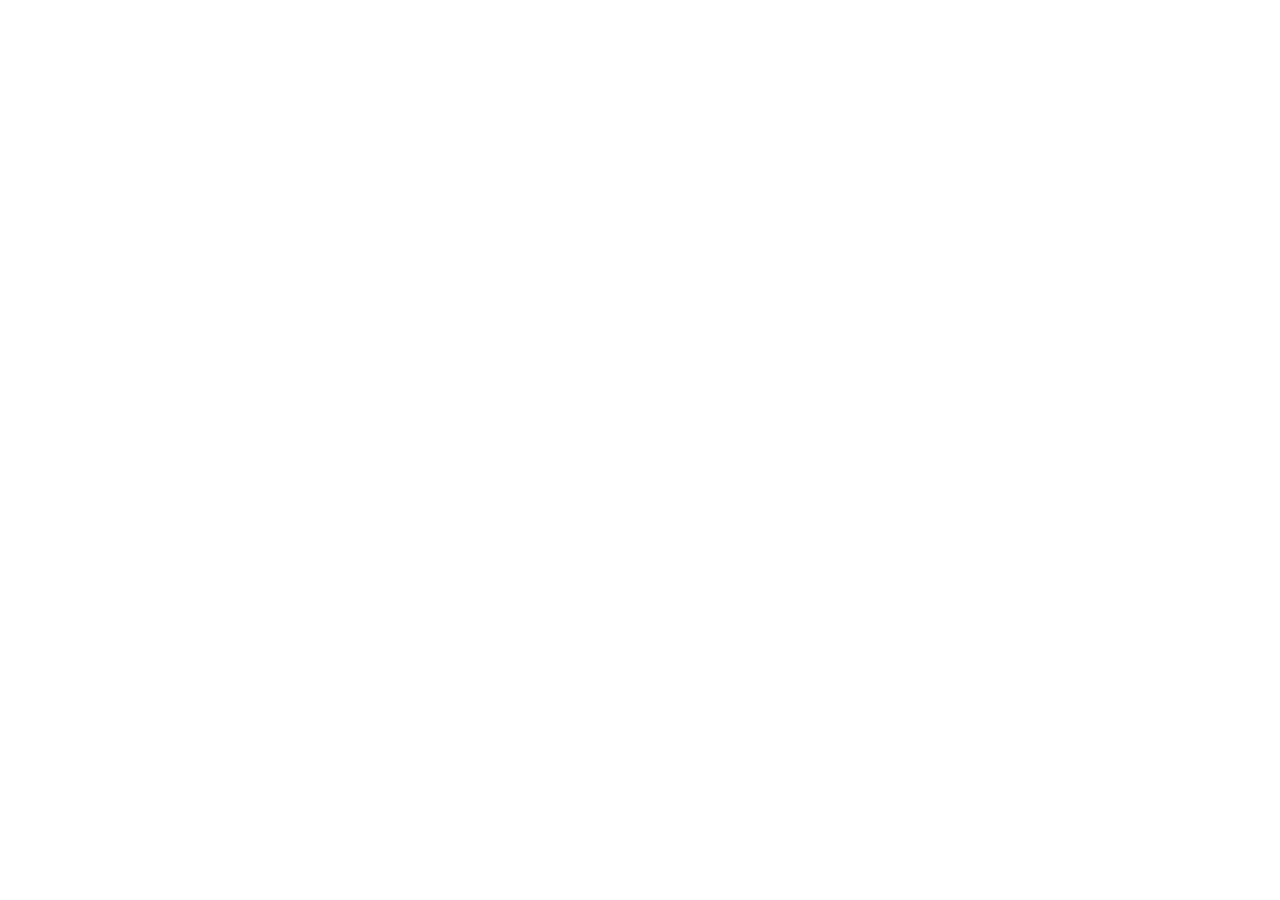
==== index.html @ 6be581d8 "Update index.html" ====
<!DOCTYPE html>
<html lang="en">
<head>
  <meta charset="UTF-8">
  <meta name="viewport" content="width=device-width, initial-scale=1.0">
  <title>Document Title</title>
</head>
<body>
  
</body>
</html>
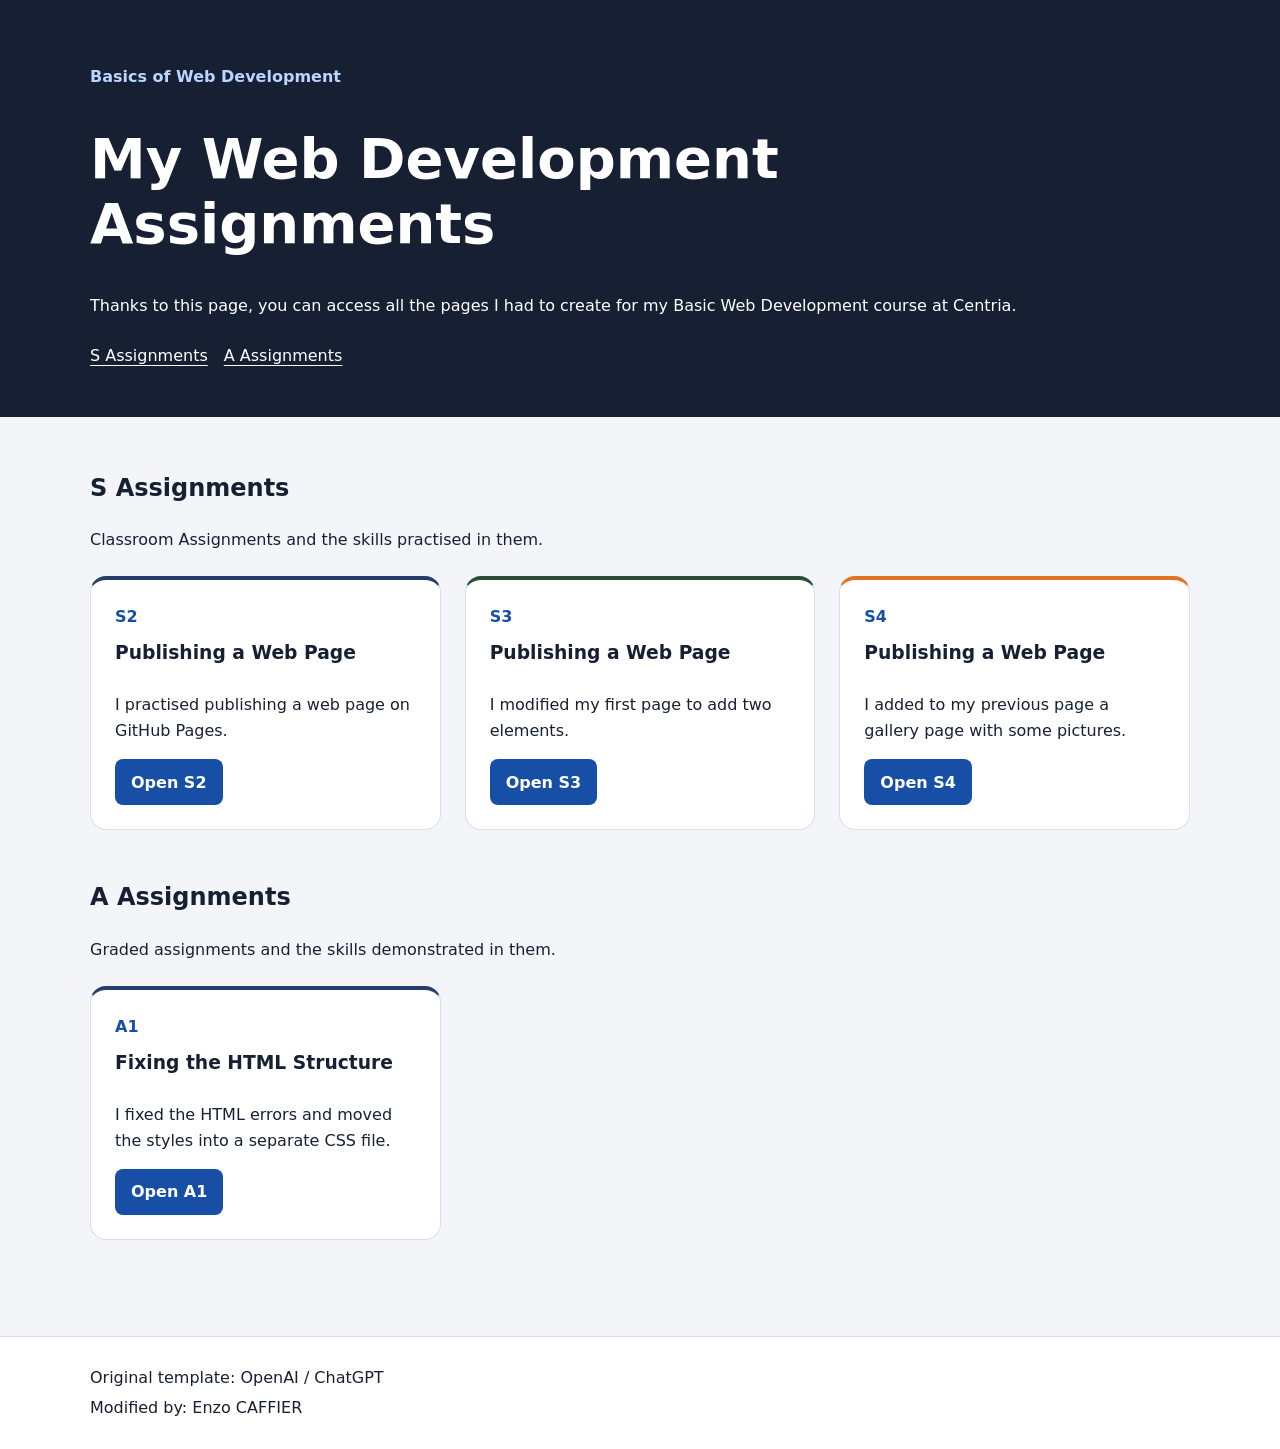
==== commit 8fc7251e: "s5" ====
--- a/index.html
+++ b/index.html
@@ -1,11 +1,84 @@
 <!DOCTYPE html>
 <html lang="en">
+
 <head>
   <meta charset="UTF-8">
   <meta name="viewport" content="width=device-width, initial-scale=1.0">
-  <title>Document Title</title>
+  <meta name="author" content="Enzo CAFFIER">
+  <title>Web Development Assignments – Enzo CAFFIER</title>
+  <link rel="stylesheet" href="style.css">
+  <link rel="icon" href="favicon.ico" type="image/x-icon">
 </head>
+
 <body>
-  
+  <header class="site-header">
+    <div class="container">
+      <p class="eyebrow">Basics of Web Development</p>
+      <h1>My Web Development Assignments</h1>
+      <p>
+        Thanks to this page, you can access all the pages I had to create for my Basic Web Development course at Centria.
+      </p>
+
+      <nav aria-label="Exercise sections">
+        <a href="#s-assignments">S Assignments</a>
+        <a href="#a-assignments">A Assignments</a>
+      </nav>
+    </div>
+  </header>
+
+  <main class="container">
+    <section id="s-assignments" aria-labelledby="s-header">
+      <h2 id="s-header">S Assignments</h2>
+      <p>Classroom Assignments and the skills practised in them.</p>
+
+      <div class="card-grid">
+        <!-- Add a card here for each S exercise you have completed. -->
+        <article class="card">
+          <p class="task-id">S2</p>
+          <h3>Publishing a Web Page</h3>
+          <p>I practised publishing a web page on GitHub Pages.</p>
+          <a class="card-link" href="s2/index.html">Open S2</a>
+        </article>
+        <article class="card">
+          <p class="task-id">S3</p>
+          <h3>Publishing a Web Page</h3>
+          <p>I modified my first page to add two elements.</p>
+          <a class="card-link" href="s3/index.html">Open S3</a>
+        </article>
+        <article class="card">
+          <p class="task-id">S4</p>
+          <h3>Publishing a Web Page</h3>
+          <p>I added to my previous page a gallery page with some pictures.</p>
+          <a class="card-link" href="s4/index.html">Open S4</a>
+        </article>
+      </div>
+    </section>
+
+    <section id="a-assignments" aria-labelledby="a-header">
+      <h2 id="a-header">A Assignments</h2>
+      <p>Graded assignments and the skills demonstrated in them.</p>
+
+      <div class="card-grid">
+        <!-- Add a card here for each A assignment you have completed. -->
+        <article class="card">
+          <p class="task-id">A1</p>
+          <h3>Fixing the HTML Structure</h3>
+          <p>
+            I fixed the HTML errors and moved the styles into a separate
+            CSS file.
+          </p>
+          <a class="card-link" href="a1/index.html">Open A1</a>
+        </article>
+      </div>
+    </section>
+  </main>
+
+  <footer class="site-footer">
+    <div class="container">
+      <p>Original template: OpenAI / ChatGPT</p>
+      <p>Modified by: Enzo CAFFIER</p>
+    </div>
+  </footer>
 </body>
+
 </html>
--- a/style.css
+++ b/style.css
@@ -0,0 +1,152 @@
+:root {
+    --primary: #e10e49;
+    --light: #ffffff;
+    --dark: #1e1e1e;
+    --blue: #263f6a;
+    --green: #284e36;
+    --orange: #e37222;
+    --rose: #c24d52;
+}
+
+* {
+  box-sizing: border-box;
+}
+
+html {
+  scroll-behavior: smooth;
+}
+
+body {
+  margin: 0;
+  font-family: system-ui, sans-serif;
+  line-height: 1.6;
+  color: #172033;
+  background-color: #f3f5f9;
+}
+
+.container {
+  width: min(1100px, 92%);
+  margin-inline: auto;
+}
+
+.site-header {
+  padding-block: 3rem;
+  color: #ffffff;
+  background-color: #172033;
+}
+
+.eyebrow {
+  font-weight: 700;
+  color: #b8d6ff;
+}
+
+h1 {
+  max-width: 22ch;
+  font-size: clamp(2rem, 5vw, 3.5rem);
+  line-height: 1.15;
+}
+
+nav {
+  display: flex;
+  flex-wrap: wrap;
+  gap: 1rem;
+  margin-top: 1.5rem;
+}
+
+nav a {
+  color: #ffffff;
+  text-underline-offset: 0.25em;
+}
+
+main {
+  padding-block: 2rem 3rem;
+}
+
+section {
+  margin-bottom: 3rem;
+}
+
+.card-grid {
+  display: grid;
+  grid-template-columns: repeat(3, minmax(0, 1fr));
+  gap: 1.5rem;
+  margin-top: 1.5rem;
+}
+
+.card {
+  display: flex;
+  flex-direction: column;
+  padding: 1.5rem;
+  border: 1px solid #d9e0ea;
+  border-radius: 1rem;
+  background-color: #ffffff;
+  overflow-wrap: anywhere;
+}
+
+.task-id {
+  margin: 0;
+  font-weight: 700;
+  color: #174ea6;
+}
+
+.card h3 {
+  margin-block: 0.5rem;
+}
+
+.card:nth-child(1) {
+    border-top: 4px solid var(--blue);
+}
+
+.card:nth-child(2) {
+    border-top: 4px solid var(--green);
+}
+
+.card:nth-child(3) {
+    border-top: 4px solid var(--orange);
+}
+
+.card:nth-child(4) {
+    border-top: 4px solid var(--rose);
+}
+
+.card-link {
+  align-self: flex-start;
+  margin-top: auto;
+  padding: 0.65rem 1rem;
+  border-radius: 0.5rem;
+  color: #ffffff;
+  background-color: #174ea6;
+  text-decoration: none;
+  font-weight: 700;
+}
+
+.card-link:hover {
+  background-color: #103b80;
+}
+
+a:focus-visible {
+  outline: 3px solid #bd5400;
+  outline-offset: 4px;
+}
+
+.site-footer {
+  padding-block: 1.5rem;
+  border-top: 1px solid #d9e0ea;
+  background-color: #ffffff;
+}
+
+.site-footer p {
+  margin-block: 0.25rem;
+}
+
+@media (max-width: 900px) {
+  .card-grid {
+    grid-template-columns: repeat(2, minmax(0, 1fr));
+  }
+}
+
+@media (max-width: 600px) {
+  .card-grid {
+    grid-template-columns: 1fr;
+  }
+}
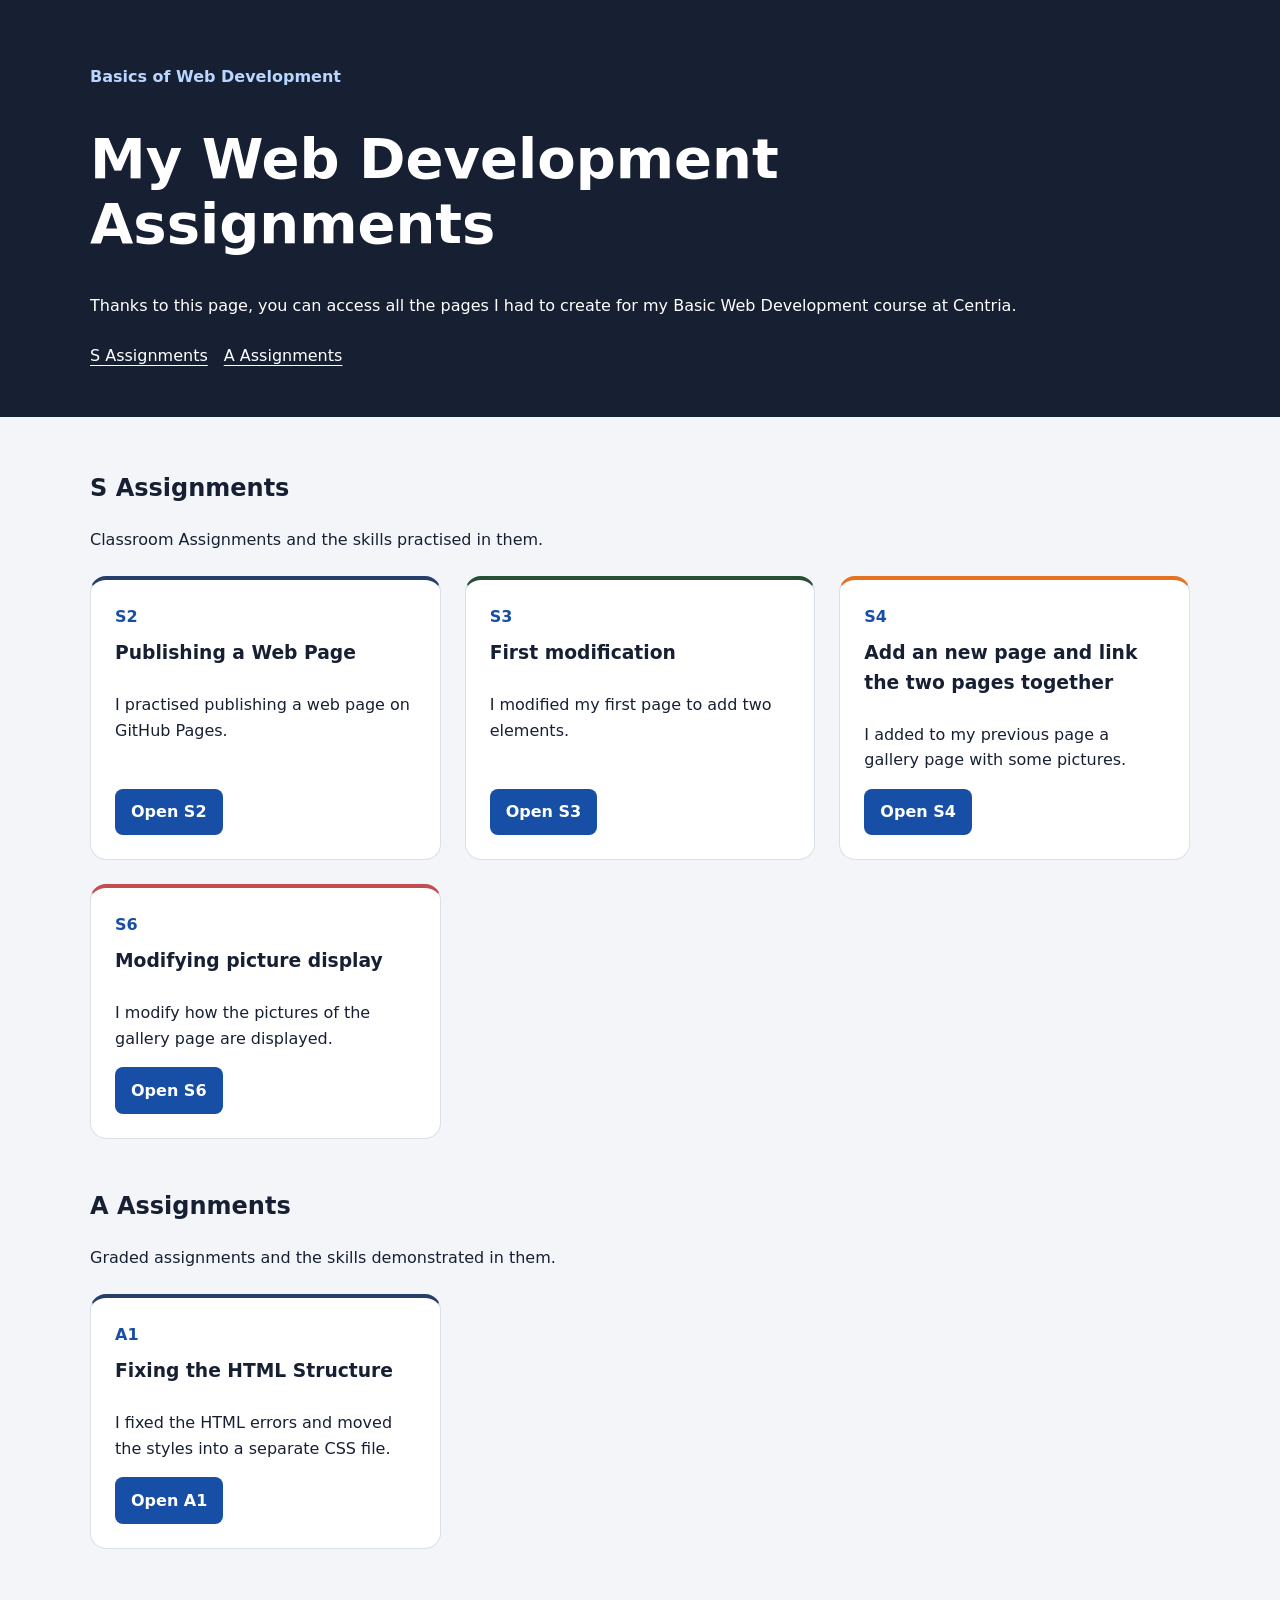
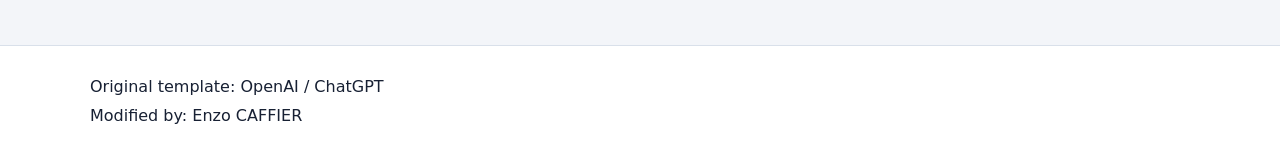
==== commit 67c08929: "Update index.html" ====
--- a/index.html
+++ b/index.html
@@ -16,7 +16,8 @@
       <p class="eyebrow">Basics of Web Development</p>
       <h1>My Web Development Assignments</h1>
       <p>
-        Thanks to this page, you can access all the pages I had to create for my Basic Web Development course at Centria.
+        Thanks to this page, you can access all the pages I had to create for my Basic Web Development course at
+        Centria.
       </p>
 
       <nav aria-label="Exercise sections">
@@ -41,15 +42,21 @@
         </article>
         <article class="card">
           <p class="task-id">S3</p>
-          <h3>Publishing a Web Page</h3>
+          <h3>First modification</h3>
           <p>I modified my first page to add two elements.</p>
           <a class="card-link" href="s3/index.html">Open S3</a>
         </article>
         <article class="card">
           <p class="task-id">S4</p>
-          <h3>Publishing a Web Page</h3>
+          <h3>Add an new page and link the two pages together</h3>
           <p>I added to my previous page a gallery page with some pictures.</p>
           <a class="card-link" href="s4/index.html">Open S4</a>
+        </article>
+        <article class="card">
+          <p class="task-id">S6</p>
+          <h3>Modifying picture display</h3>
+          <p>I modify how the pictures of the gallery page are displayed.</p>
+          <a class="card-link" href="s6/index.html">Open S6</a>
         </article>
       </div>
     </section>
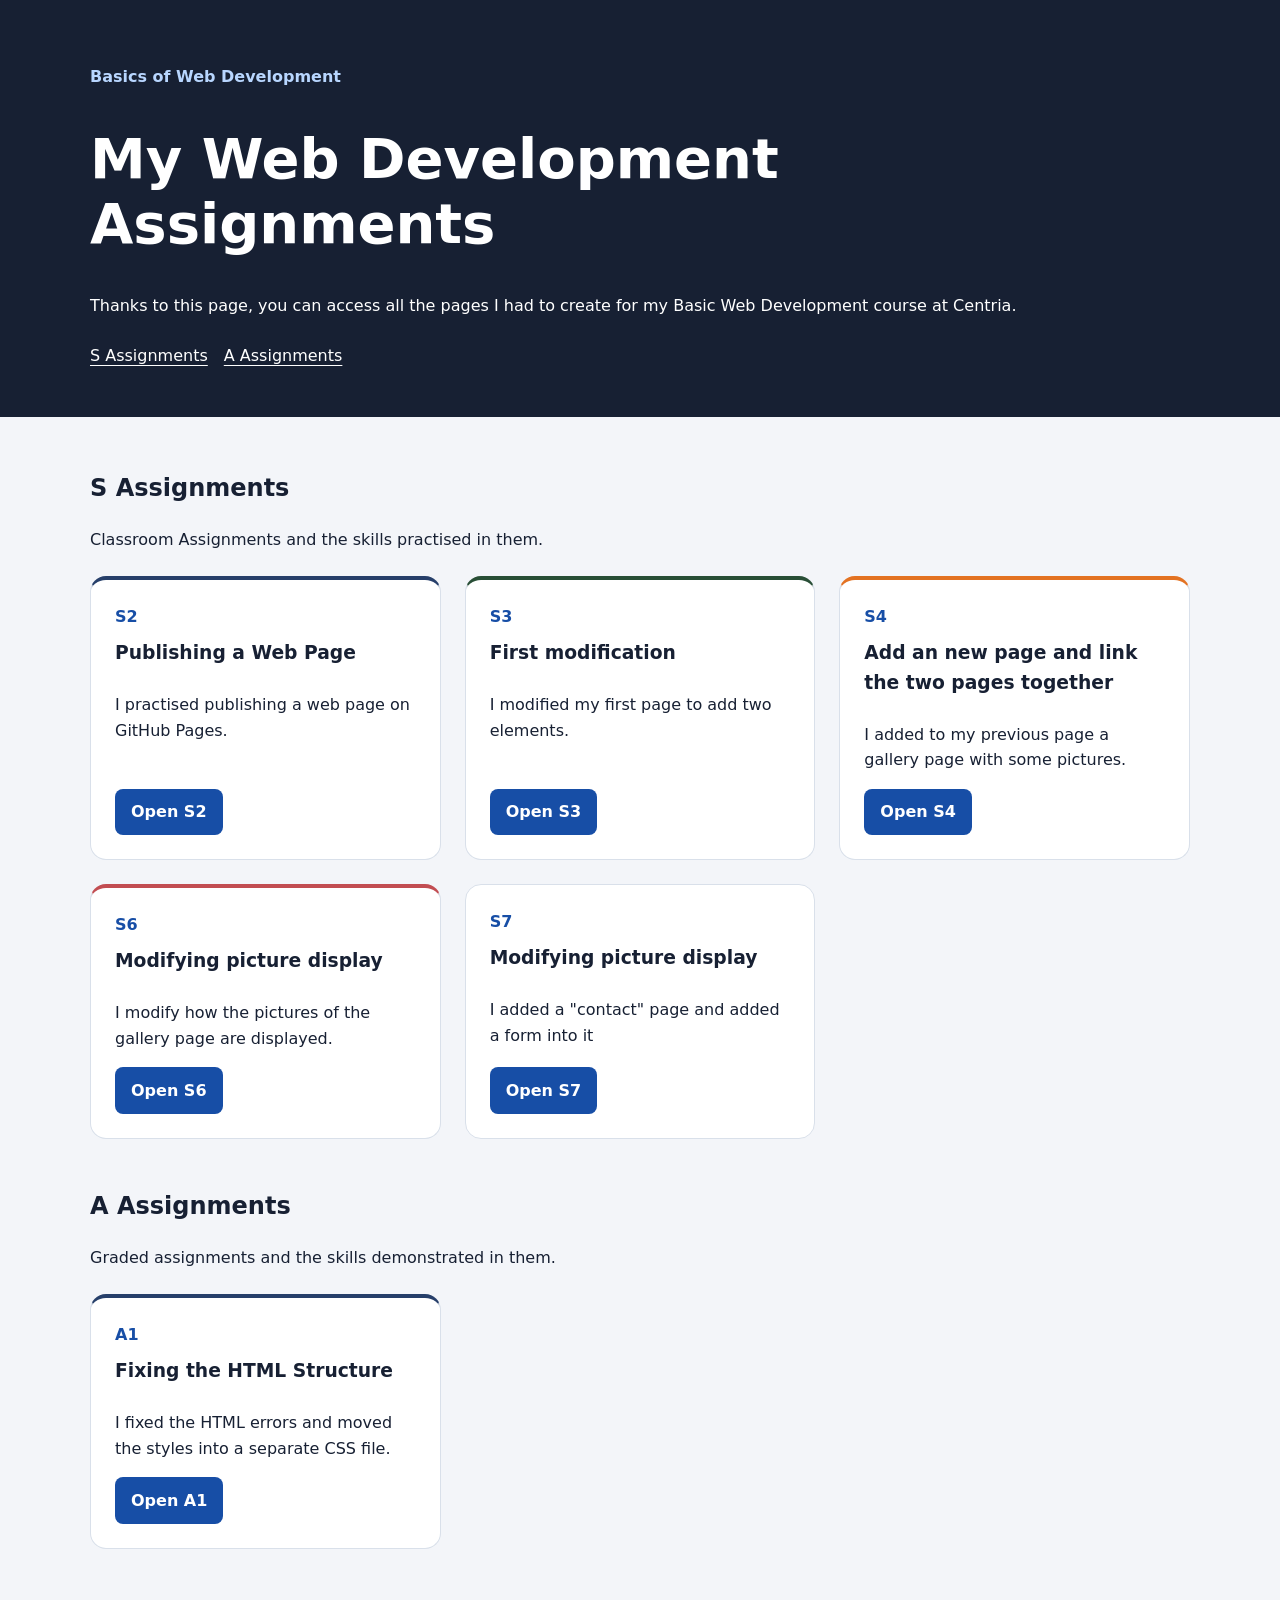
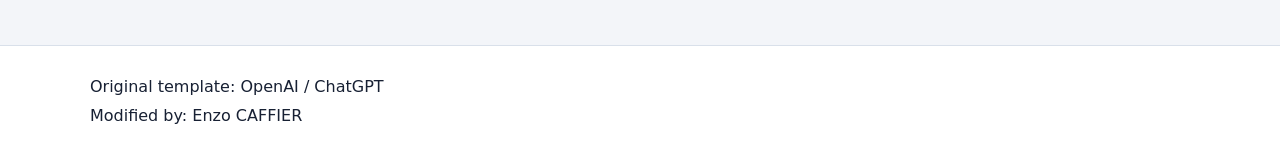
==== commit 995008db: "Update index.html" ====
--- a/index.html
+++ b/index.html
@@ -58,6 +58,12 @@
           <p>I modify how the pictures of the gallery page are displayed.</p>
           <a class="card-link" href="s6/index.html">Open S6</a>
         </article>
+        <article class="card">
+          <p class="task-id">S7</p>
+          <h3>Modifying picture display</h3>
+          <p>I added a "contact" page and added a form into it</p>
+          <a class="card-link" href="s7/index.html">Open S7</a>
+        </article>
       </div>
     </section>
 
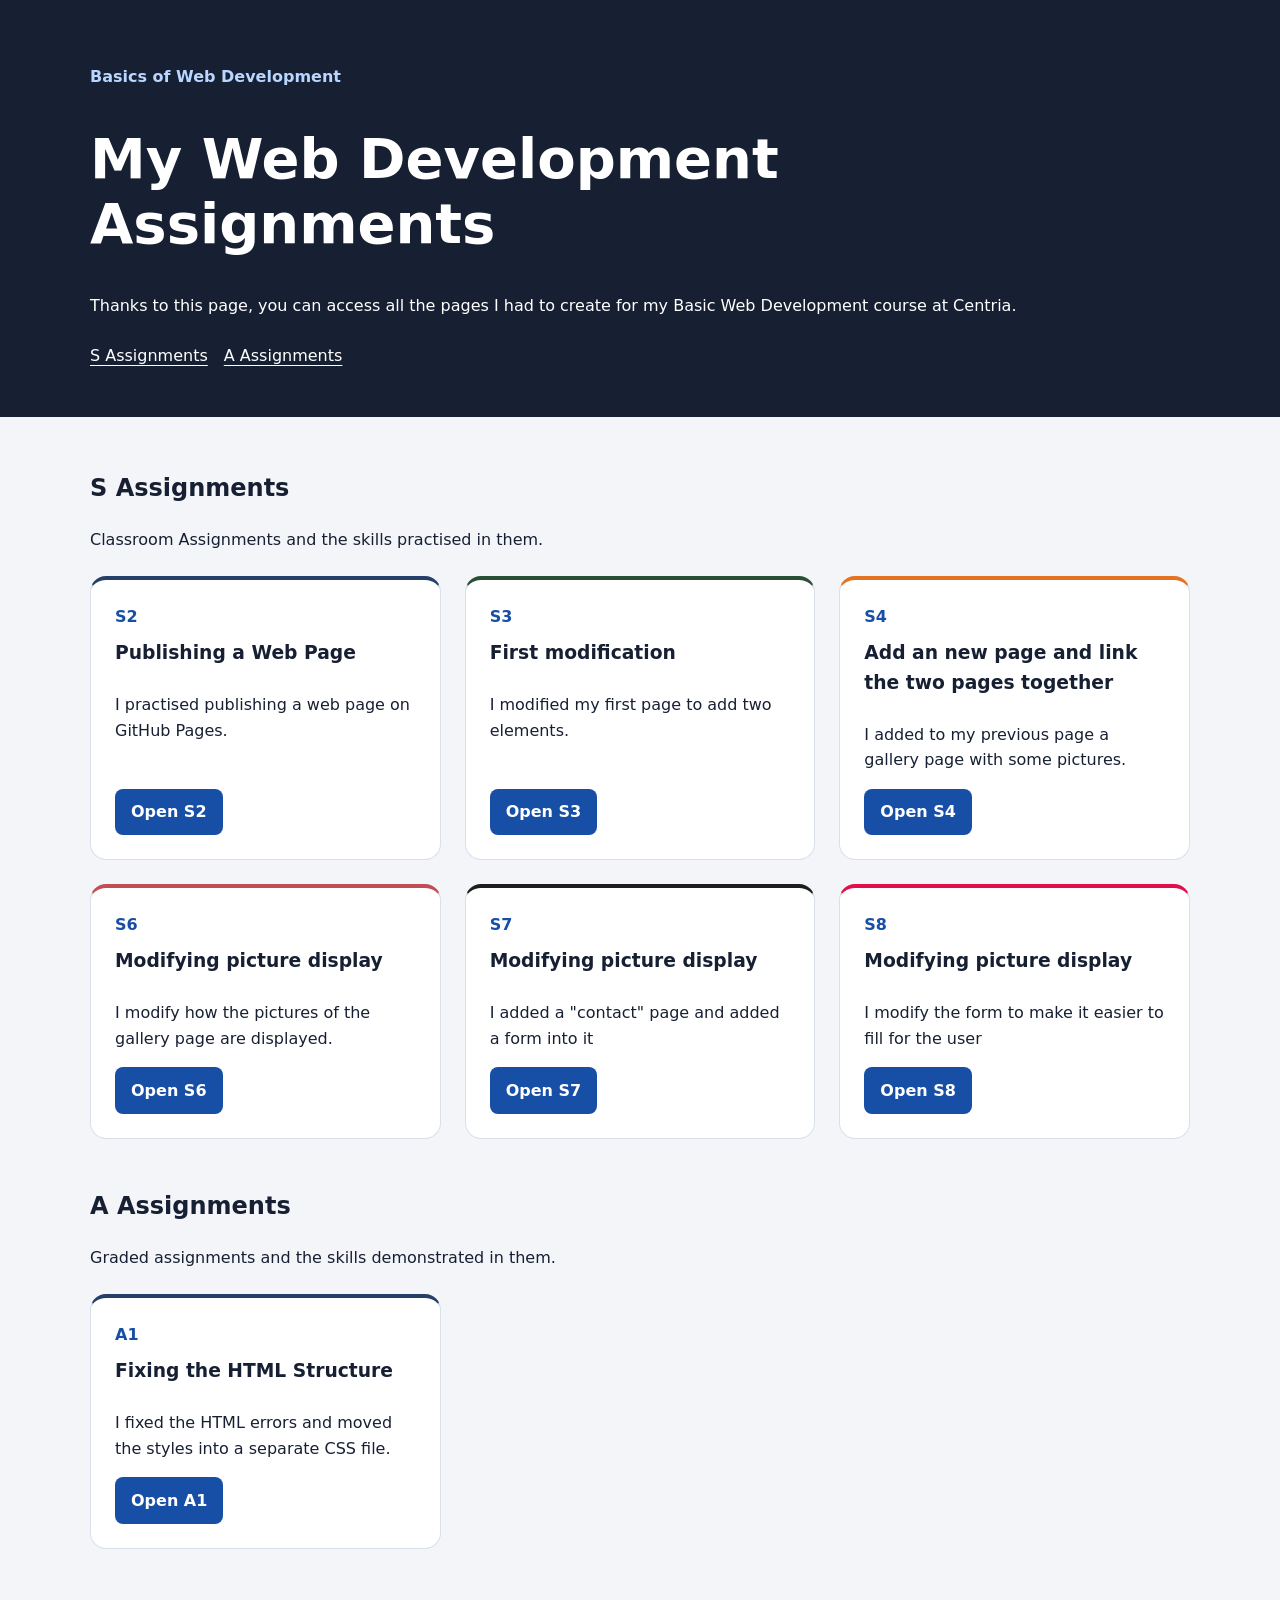
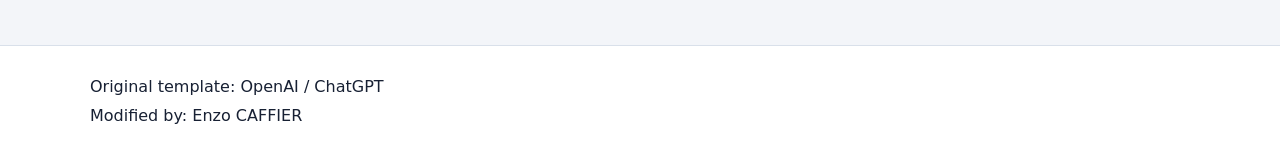
==== commit 452b370c: "Update index.html" ====
--- a/index.html
+++ b/index.html
@@ -64,6 +64,12 @@
           <p>I added a "contact" page and added a form into it</p>
           <a class="card-link" href="s7/index.html">Open S7</a>
         </article>
+        <article class="card">
+          <p class="task-id">S8</p>
+          <h3>Modifying picture display</h3>
+          <p>I modify the form to make it easier to fill for the user</p>
+          <a class="card-link" href="s8/index.html">Open S8</a>
+        </article>
       </div>
     </section>
 
--- a/style.css
+++ b/style.css
@@ -109,6 +109,14 @@
     border-top: 4px solid var(--rose);
 }
 
+.card:nth-child(5) {
+    border-top: 4px solid var(--dark);
+}
+
+.card:nth-child(6) {
+    border-top: 4px solid var(--primary);
+}
+
 .card-link {
   align-self: flex-start;
   margin-top: auto;
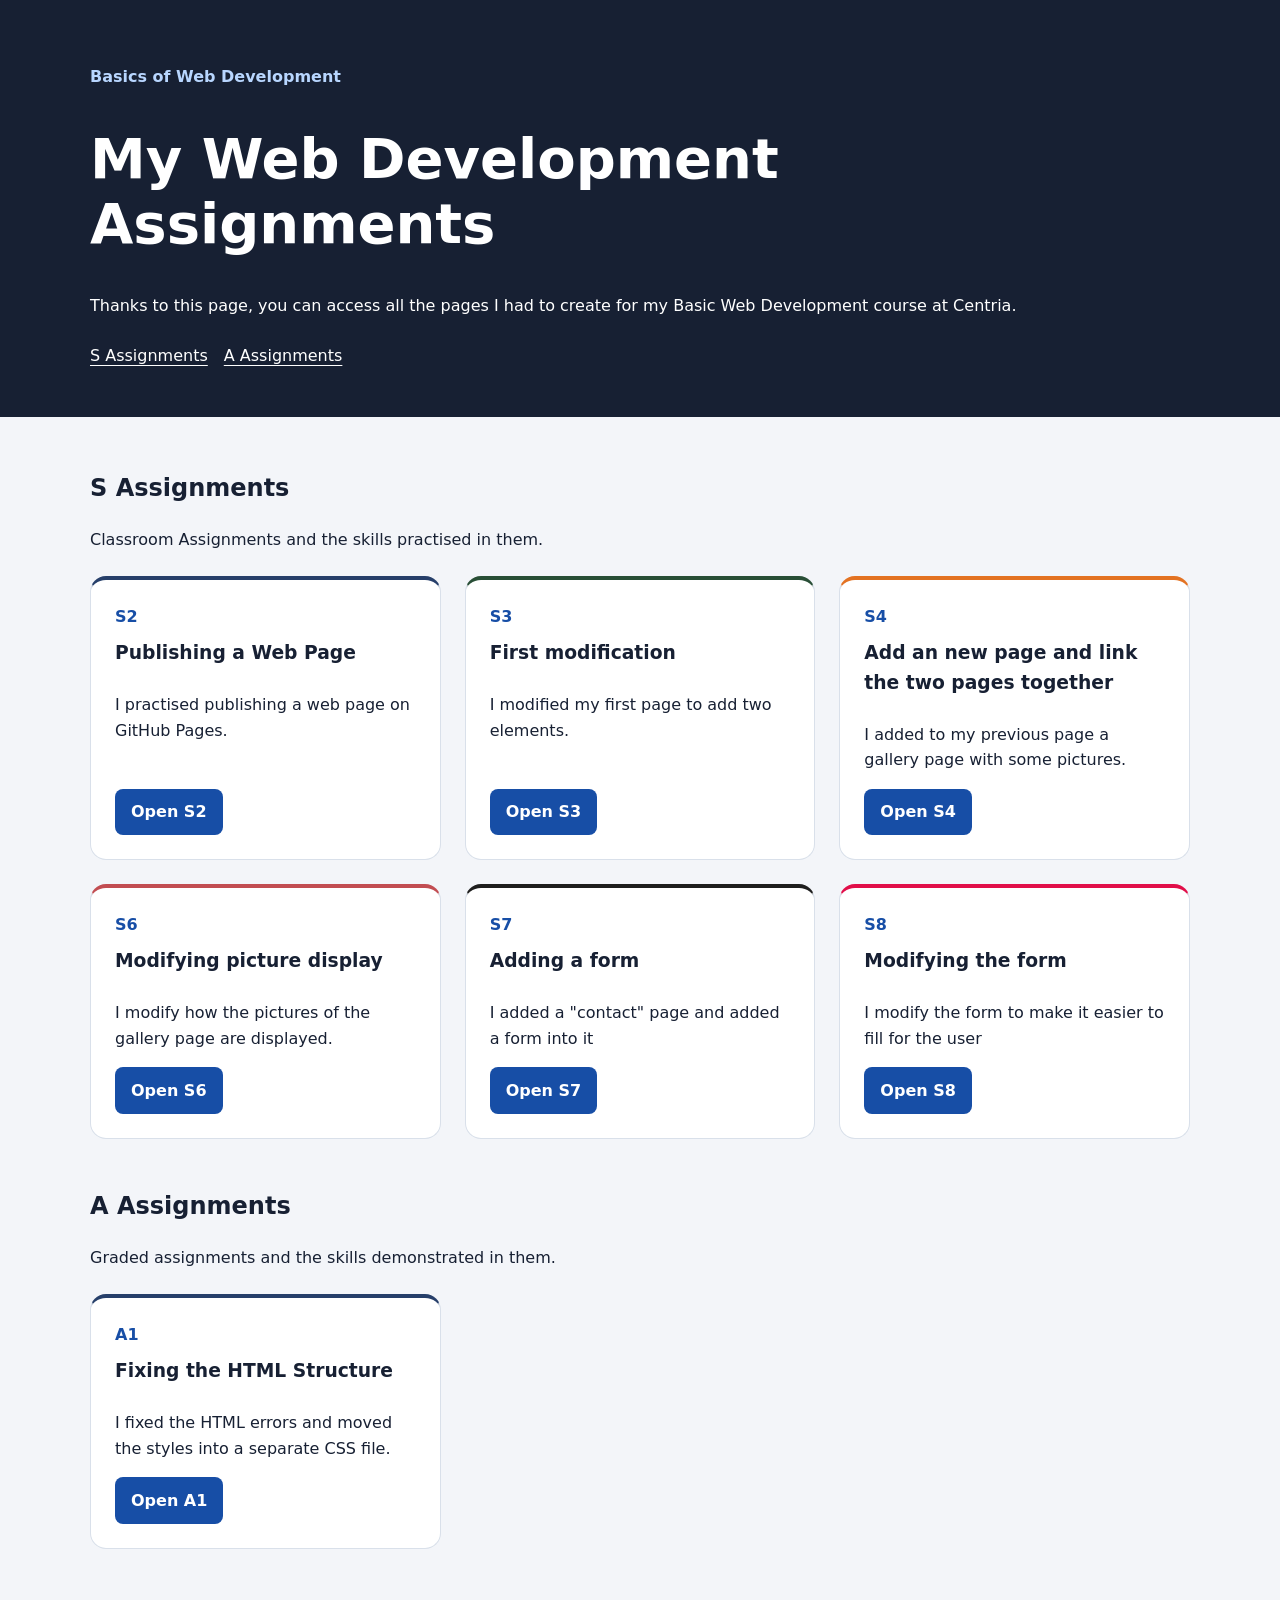
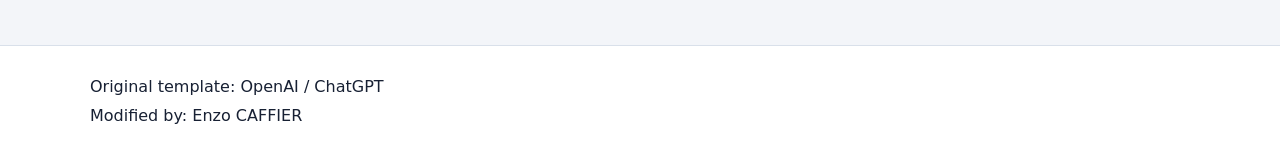
==== commit 7d6d38bf: "Update index.html" ====
--- a/index.html
+++ b/index.html
@@ -60,13 +60,13 @@
         </article>
         <article class="card">
           <p class="task-id">S7</p>
-          <h3>Modifying picture display</h3>
+          <h3>Adding a form</h3>
           <p>I added a "contact" page and added a form into it</p>
           <a class="card-link" href="s7/index.html">Open S7</a>
         </article>
         <article class="card">
           <p class="task-id">S8</p>
-          <h3>Modifying picture display</h3>
+          <h3>Modifying the form</h3>
           <p>I modify the form to make it easier to fill for the user</p>
           <a class="card-link" href="s8/index.html">Open S8</a>
         </article>
